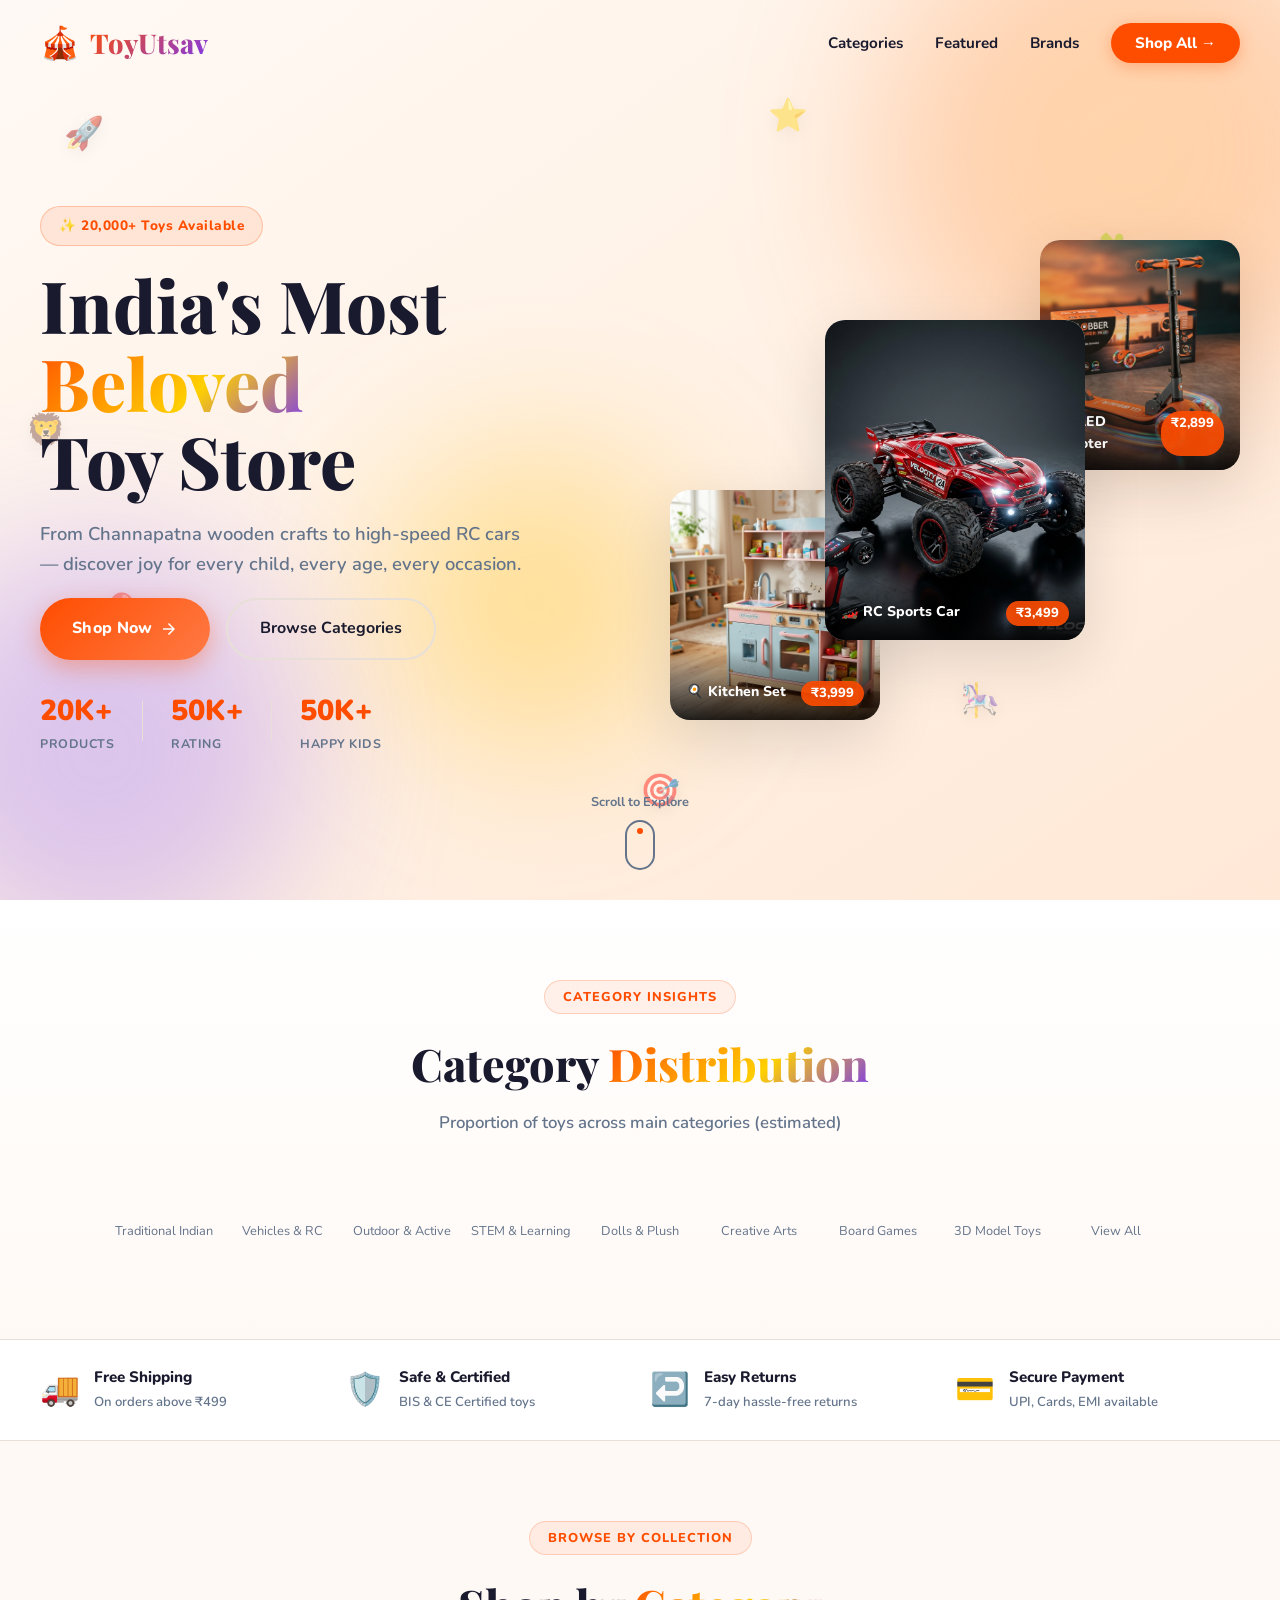
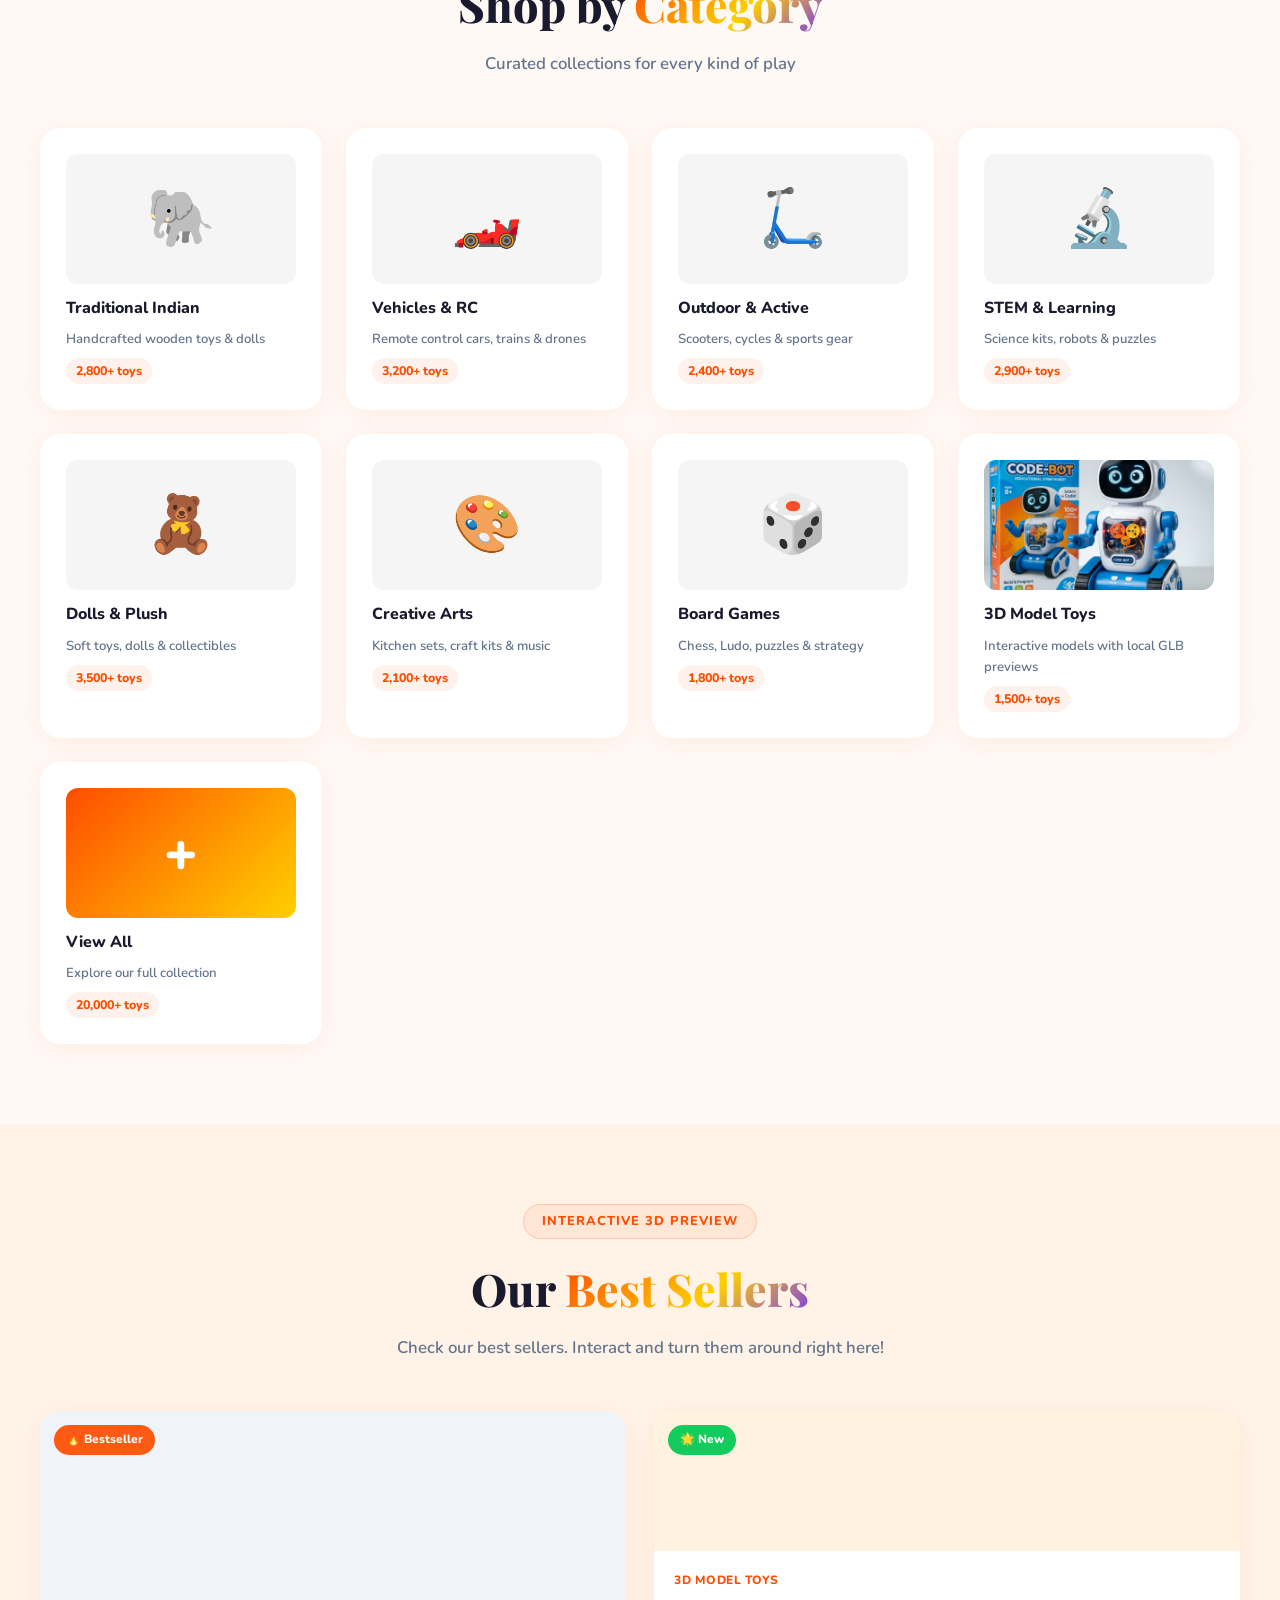
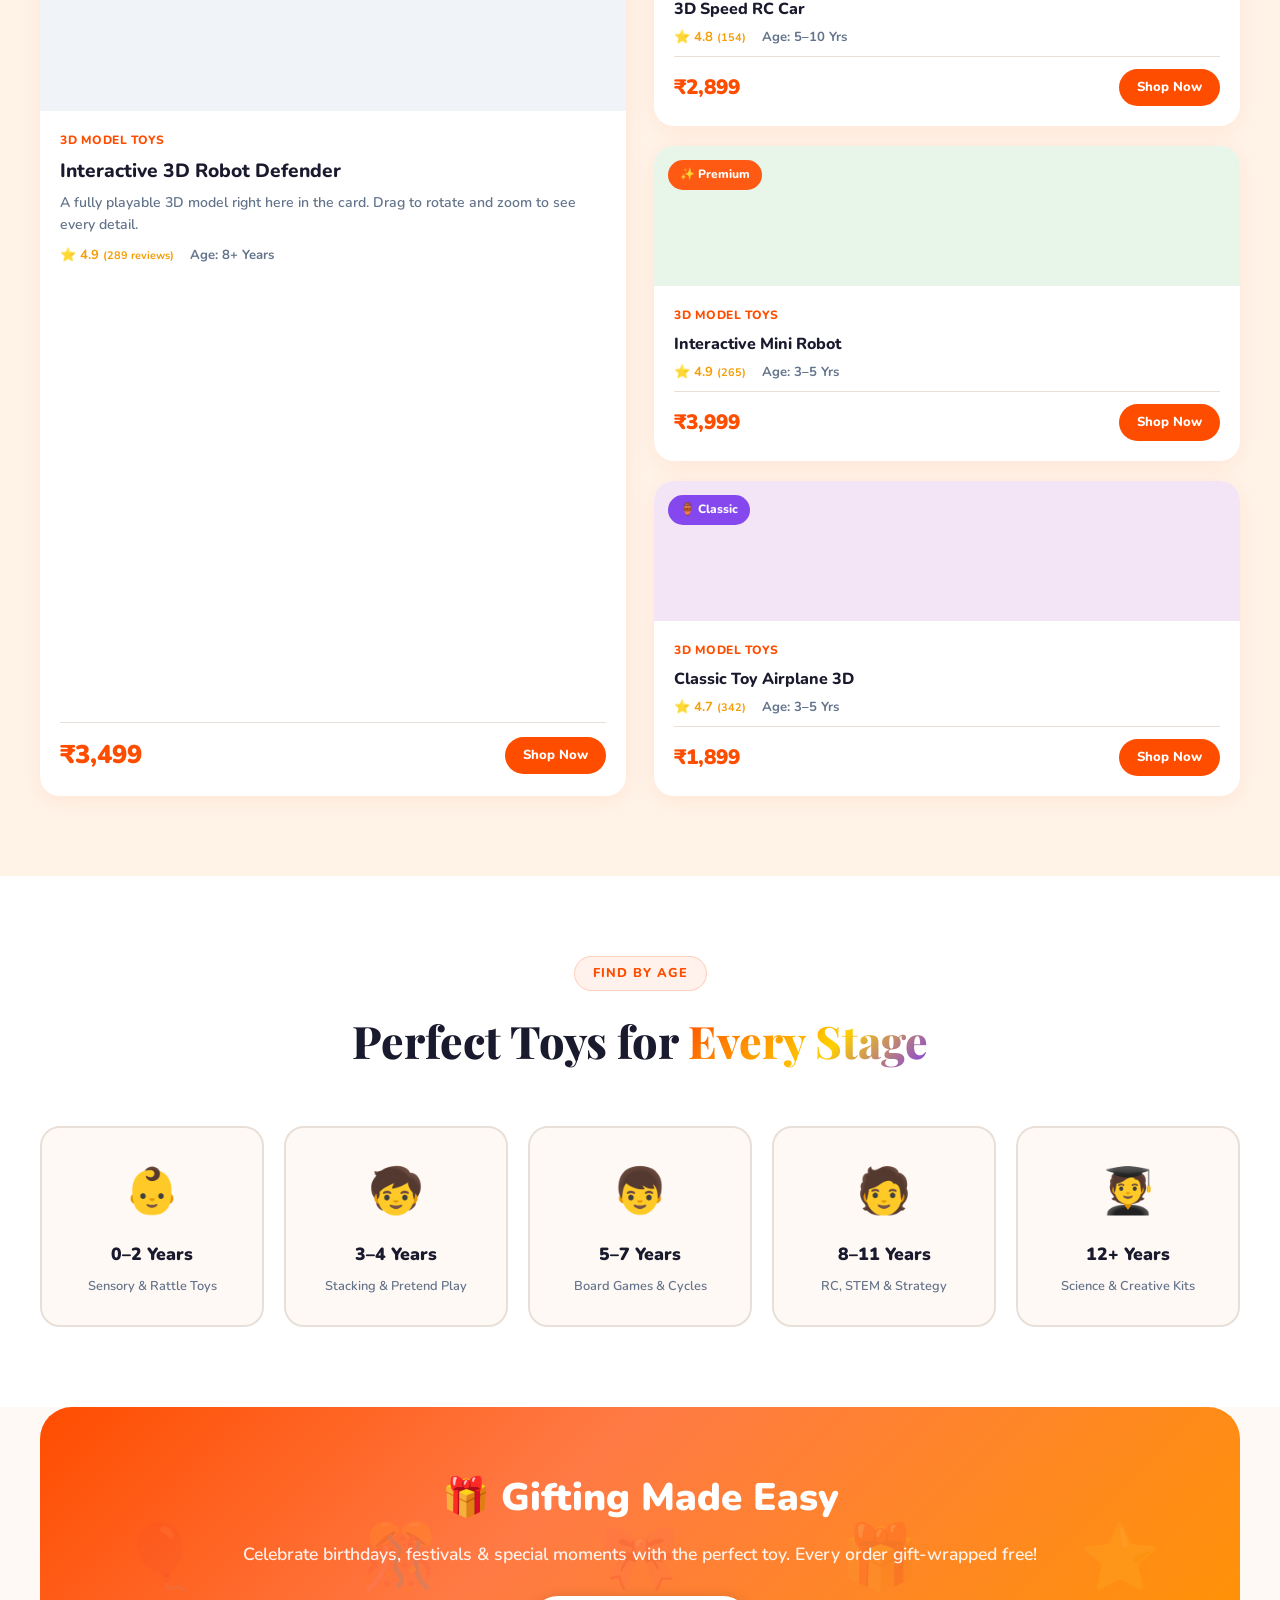
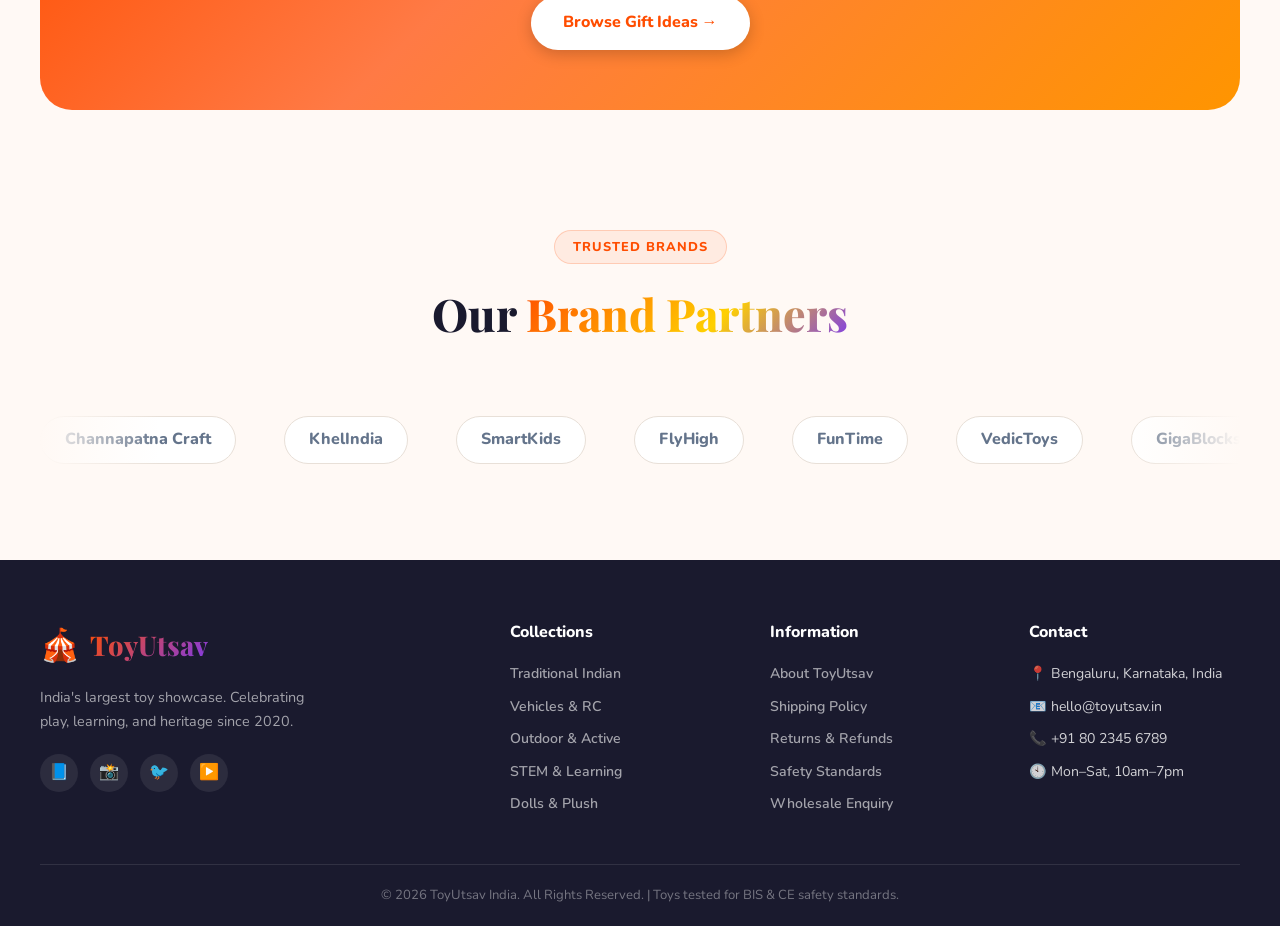
==== index.html @ 0e508ec5 "toyyyss toyyysss" ====
<!DOCTYPE html>
<html lang="en">
<head>
  <meta charset="UTF-8" />
  <meta name="viewport" content="width=device-width, initial-scale=1.0" />
  <title>ToyUtsav — India's Most Loved Toy Store</title>
  <meta name="description" content="Discover India's biggest toy collection at ToyUtsav. From traditional handcrafted wooden toys to modern RC cars and STEM kits. Shop 20,000+ toys." />
  <link rel="preconnect" href="https://fonts.googleapis.com" />
  <link href="https://fonts.googleapis.com/css2?family=Nunito:wght@400;600;700;800;900&family=Playfair+Display:wght@700;800&display=swap" rel="stylesheet" />
  <link rel="stylesheet" href="landing.css" />
</head>
<body>

<!-- ==================== NAVBAR ==================== -->
<nav class="navbar" id="navbar">
  <div class="nav-inner">
    <a href="index.html" class="nav-logo">
      <span class="logo-emoji">🎪</span>
      <span class="logo-name">ToyUtsav</span>
    </a>
    <ul class="nav-links">
      <li><a href="#categories">Categories</a></li>
      <li><a href="#featured">Featured</a></li>
      <li><a href="#brands">Brands</a></li>
      <li><a href="products.html" class="nav-cta">Shop All →</a></li>
    </ul>
  </div>
</nav>

<!-- ==================== HERO ==================== -->
<section class="hero" id="hero">
  <div class="hero-bg-blobs">
    <span class="blob blob1"></span>
    <span class="blob blob2"></span>
    <span class="blob blob3"></span>
  </div>

  <!-- Floating animated toy emojis in hero -->
  <div class="hero-floaters">
    <span class="hf hf1">🚀</span>
    <span class="hf hf2">🧩</span>
    <span class="hf hf3">🎈</span>
    <span class="hf hf4">⭐</span>
    <span class="hf hf5">🎠</span>
    <span class="hf hf6">🦁</span>
    <span class="hf hf7">🎯</span>
    <span class="hf hf8">🌈</span>
  </div>

  <div class="hero-content">
    <div class="hero-text">
      <div class="hero-badge reveal-up">✨ 20,000+ Toys Available</div>
      <h1 class="hero-title reveal-up delay1">
        India's Most <br/>
        <span class="gradient-text">Beloved</span> <br/>
        Toy Store
      </h1>
      <p class="hero-subtitle reveal-up delay2">
        From Channapatna wooden crafts to high-speed RC cars — discover joy for every child, every age, every occasion.
      </p>
      <div class="hero-actions reveal-up delay3">
        <a href="products.html" class="btn-primary">
          <span>Shop Now</span>
          <svg width="18" height="18" viewBox="0 0 24 24" fill="currentColor"><path d="M12 4l-1.41 1.41L16.17 11H4v2h12.17l-5.58 5.59L12 20l8-8z"/></svg>
        </a>
        <a href="#categories" class="btn-outline">Browse Categories</a>
      </div>
      <div class="hero-stats reveal-up delay4">
        <div class="stat"><span class="stat-num">20K+</span><span class="stat-lbl">Products</span></div>
        <div class="stat-divider"></div>
        <div class="stat"><span class="stat-num">4.9★</span><span class="stat-lbl">Rating</span></div>
        <div class="stat-divider"></div>
        <div class="stat"><span class="stat-num">50K+</span><span class="stat-lbl">Happy Kids</span></div>
      </div>
    </div>

    <!-- Floating product photo cards -->
    <div class="hero-cards reveal-right">
      <div class="hero-card card-main">
        <img src="https://rukminim2.flixcart.com/image/312/312/xif0q/remote-control-toy/f/h/b/high-speed-rc-car-rechargeable-remote-control-car-with-led-original-imagynkgwfrgztpb.jpeg?q=70" alt="RC Car" onerror="this.src='assets/rc_car.png'" />
        <div class="card-label">🏎️ RC Sports Car <span>₹3,499</span></div>
      </div>
      <div class="hero-card card-top">
        <img src="https://rukminim2.flixcart.com/image/312/312/xif0q/kids-scooty/v/p/f/scooter-for-kids-kick-scooter-3-wheel-scooter-for-kids-ledwheel-original-imagynkzj5zrgy6z.jpeg?q=70" alt="Scooter" onerror="this.src='assets/kick_scooter.png'" />
        <div class="card-label">🛴 LED Scooter <span>₹2,899</span></div>
      </div>
      <div class="hero-card card-bottom">
        <img src="https://rukminim2.flixcart.com/image/312/312/xif0q/role-play-toy/b/3/l/44-pcs-kitchen-set-toy-for-kids-big-kitchen-set-with-real-water-original-imagunr3z5efckvf.jpeg?q=70" alt="Kitchen Set" onerror="this.src='assets/kitchen_set.png'" />
        <div class="card-label">🍳 Kitchen Set <span>₹3,999</span></div>
      </div>
    </div>
  </div>



  <!-- Scroll indicator -->
  <div class="scroll-indicator">
    <span>Scroll to Explore</span>
    <div class="scroll-dot"></div>
  </div>
</section>

<!-- ==================== CATEGORY DISTRIBUTION (quick visual) ==================== -->
<section class="category-distribution" id="categoryDistribution">
  <div class="section-header reveal-up">
    <span class="section-tag">Category Insights</span>
    <h2>Category <span class="gradient-text">Distribution</span></h2>
    <p>Proportion of toys across main categories (estimated)</p>
  </div>
  <div class="dist-chart" id="distChart" style="display:flex;gap:12px;align-items:end;padding:18px 20px;max-width:1100px;margin:0 auto">
    <!-- bars rendered dynamically -->
  </div>
</section>

<!-- ==================== TRUST BAR ==================== -->
<section class="trust-bar">
  <div class="trust-inner">
    <div class="trust-item reveal-up">
      <span class="ti-icon">🚚</span>
      <div><strong>Free Shipping</strong><small>On orders above ₹499</small></div>
    </div>
    <div class="trust-item reveal-up delay1">
      <span class="ti-icon">🛡️</span>
      <div><strong>Safe & Certified</strong><small>BIS & CE Certified toys</small></div>
    </div>
    <div class="trust-item reveal-up delay2">
      <span class="ti-icon">↩️</span>
      <div><strong>Easy Returns</strong><small>7-day hassle-free returns</small></div>
    </div>
    <div class="trust-item reveal-up delay3">
      <span class="ti-icon">💳</span>
      <div><strong>Secure Payment</strong><small>UPI, Cards, EMI available</small></div>
    </div>
  </div>
</section>

<!-- ==================== CATEGORIES ==================== -->
<section class="categories-section" id="categories">
  <div class="section-header reveal-up">
    <span class="section-tag">Browse by Collection</span>
    <h2>Shop by <span class="gradient-text">Category</span></h2>
    <p>Curated collections for every kind of play</p>
  </div>

  <div class="categories-grid">
    <a href="products.html?cat=Traditional+Indian" class="cat-card cat-1 reveal-up">
      <div class="cat-icon-wrap">
        <img src="https://rukminim2.flixcart.com/image/312/312/xif0q/toy/c/i/k/traditional-wooden-rocking-horse-push-pull-toys-for-babies-kids-original-imagvdkhhg7u3hha.jpeg?q=70" alt="Traditional" onerror="this.style.display='none';this.nextElementSibling.style.display='flex'"/>
        <span class="cat-emoji-fallback" style="display:none">🐘</span>
      </div>
      <h3>Traditional Indian</h3>
      <p>Handcrafted wooden toys & dolls</p>
      <span class="cat-count">2,800+ toys</span>
      <span class="cat-arrow">→</span>
    </a>

    <a href="products.html?cat=Vehicles+%26+RC" class="cat-card cat-2 reveal-up delay1">
      <div class="cat-icon-wrap">
        <img src="https://rukminim2.flixcart.com/image/312/312/xif0q/remote-control-toy/f/h/b/high-speed-rc-car-rechargeable-remote-control-car-with-led-original-imagynkgwfrgztpb.jpeg?q=70" alt="RC Cars" onerror="this.style.display='none';this.nextElementSibling.style.display='flex'"/>
        <span class="cat-emoji-fallback" style="display:none">🏎️</span>
      </div>
      <h3>Vehicles & RC</h3>
      <p>Remote control cars, trains & drones</p>
      <span class="cat-count">3,200+ toys</span>
      <span class="cat-arrow">→</span>
    </a>

    <a href="products.html?cat=Outdoor+%26+Active" class="cat-card cat-3 reveal-up delay2">
      <div class="cat-icon-wrap">
        <img src="https://rukminim2.flixcart.com/image/312/312/xif0q/kids-scooty/v/p/f/scooter-for-kids-kick-scooter-3-wheel-scooter-for-kids-ledwheel-original-imagynkzj5zrgy6z.jpeg?q=70" alt="Scooter" onerror="this.style.display='none';this.nextElementSibling.style.display='flex'"/>
        <span class="cat-emoji-fallback" style="display:none">🛴</span>
      </div>
      <h3>Outdoor & Active</h3>
      <p>Scooters, cycles & sports gear</p>
      <span class="cat-count">2,400+ toys</span>
      <span class="cat-arrow">→</span>
    </a>

    <a href="products.html?cat=STEM+%26+Learning" class="cat-card cat-4 reveal-up delay3">
      <div class="cat-icon-wrap">
        <img src="https://rukminim2.flixcart.com/image/312/312/xif0q/building-block/c/l/0/100-pcs-building-blocks-stem-toys-learning-educational-toy-for-original-imagvdkh5wg3pzuh.jpeg?q=70" alt="STEM" onerror="this.style.display='none';this.nextElementSibling.style.display='flex'"/>
        <span class="cat-emoji-fallback" style="display:none">🔬</span>
      </div>
      <h3>STEM & Learning</h3>
      <p>Science kits, robots & puzzles</p>
      <span class="cat-count">2,900+ toys</span>
      <span class="cat-arrow">→</span>
    </a>

    <a href="products.html?cat=Dolls+%26+Plush" class="cat-card cat-5 reveal-up delay1">
      <div class="cat-icon-wrap">
        <img src="https://rukminim2.flixcart.com/image/312/312/xif0q/stuffed-toy/b/c/c/teddy-bear-soft-toy-lovable-and-cute-soft-toy-for-kids-girls-original-imagvdkh7fzk2qgf.jpeg?q=70" alt="Plush" onerror="this.style.display='none';this.nextElementSibling.style.display='flex'"/>
        <span class="cat-emoji-fallback" style="display:none">🧸</span>
      </div>
      <h3>Dolls & Plush</h3>
      <p>Soft toys, dolls & collectibles</p>
      <span class="cat-count">3,500+ toys</span>
      <span class="cat-arrow">→</span>
    </a>

    <a href="products.html?cat=Creative+Arts" class="cat-card cat-6 reveal-up delay2">
      <div class="cat-icon-wrap">
        <img src="https://rukminim2.flixcart.com/image/312/312/xif0q/role-play-toy/b/3/l/44-pcs-kitchen-set-toy-for-kids-big-kitchen-set-with-real-water-original-imagunr3z5efckvf.jpeg?q=70" alt="Arts" onerror="this.style.display='none';this.nextElementSibling.style.display='flex'"/>
        <span class="cat-emoji-fallback" style="display:none">🎨</span>
      </div>
      <h3>Creative Arts</h3>
      <p>Kitchen sets, craft kits & music</p>
      <span class="cat-count">2,100+ toys</span>
      <span class="cat-arrow">→</span>
    </a>

    <a href="products.html?cat=Board+Games" class="cat-card cat-7 reveal-up delay3">
      <div class="cat-icon-wrap">
        <img src="https://rukminim2.flixcart.com/image/312/312/xif0q/board-game/t/7/x/chess-set-standard-chess-set-with-wooden-chess-board-original-imagvdkhhkwugqhg.jpeg?q=70" alt="Board" onerror="this.style.display='none';this.nextElementSibling.style.display='flex'"/>
        <span class="cat-emoji-fallback" style="display:none">🎲</span>
      </div>
      <h3>Board Games</h3>
      <p>Chess, Ludo, puzzles & strategy</p>
      <span class="cat-count">1,800+ toys</span>
      <span class="cat-arrow">→</span>
    </a>

    <a href="products.html?cat=3D+Model+Toys" class="cat-card cat-8 reveal-up delay4">
      <div class="cat-icon-wrap">
        <img src="assets/stem_robot.png" alt="3D Model Toys" onerror="this.style.display='none';this.nextElementSibling.style.display='flex'"/>
        <span class="cat-emoji-fallback" style="display:none">🧊</span>
      </div>
      <h3>3D Model Toys</h3>
      <p>Interactive models with local GLB previews</p>
      <span class="cat-count">1,500+ toys</span>
      <span class="cat-arrow">→</span>
    </a>

    <a href="products.html" class="cat-card cat-all reveal-up delay4">
      <div class="cat-icon-wrap all-icon">
        <span>+</span>
      </div>
      <h3>View All</h3>
      <p>Explore our full collection</p>
      <span class="cat-count">20,000+ toys</span>
      <span class="cat-arrow">→</span>
    </a>
  </div>
</section>

<!-- ==================== FEATURED PRODUCTS ==================== -->
<section class="featured-section" id="featured">
  <div class="section-header reveal-up">
    <span class="section-tag">Interactive 3D Preview</span>
    <h2>Our <span class="gradient-text">Best Sellers</span></h2>
    <p>Check our best sellers. Interact and turn them around right here!</p>
  </div>

  <div class="featured-grid">

    <!-- Big featured card -->
    <div class="featured-card big-card reveal-left">
      <div class="feat-img-wrap" style="background:#f0f4f8;">
        <model-viewer src="3d/Copilot3D-ea266e16-8976-4e77-9f32-0f6d354b5ca9.glb" alt="3D Model" camera-controls auto-rotate shadow-intensity="1" style="width:100%;height:100%;"></model-viewer>
        <div class="feat-badge">🔥 Bestseller</div>
      </div>
      <div class="feat-info">
        <span class="feat-cat">3D Model Toys</span>
        <h3>Interactive 3D Robot Defender</h3>
        <p>A fully playable 3D model right here in the card. Drag to rotate and zoom to see every detail.</p>
        <div class="feat-meta">
          <div class="feat-rating">⭐ 4.9 <small>(289 reviews)</small></div>
          <div class="feat-age">Age: 8+ Years</div>
        </div>
        <div class="feat-price-row">
          <div class="feat-price">₹3,499</div>
          <a href="products.html" class="btn-primary-sm">Shop Now</a>
        </div>
      </div>
    </div>

    <!-- Vertical stack of 3 -->
    <div class="featured-stack">

      <div class="featured-card sm-card reveal-right">
        <div class="feat-img-wrap" style="background:#fff3e0;">
          <model-viewer src="3d/Copilot3D-bb56c427-cf5d-4b45-9d83-dd5177b5f9b5.glb" alt="3D Model" camera-controls auto-rotate shadow-intensity="1" style="width:100%;height:100%;"></model-viewer>
          <div class="feat-badge new-badge">🌟 New</div>
        </div>
        <div class="feat-info">
          <span class="feat-cat">3D Model Toys</span>
          <h3>3D Speed RC Car</h3>
          <div class="feat-meta">
            <div class="feat-rating">⭐ 4.8 <small>(154)</small></div>
            <div class="feat-age">Age: 5–10 Yrs</div>
          </div>
          <div class="feat-price-row">
            <div class="feat-price">₹2,899</div>
            <a href="products.html" class="btn-primary-sm">Shop Now</a>
          </div>
        </div>
      </div>

      <div class="featured-card sm-card reveal-right delay2">
        <div class="feat-img-wrap" style="background:#e8f5e9;">
          <model-viewer src="3d/Copilot3D-ba97fa7d-7e13-4797-8325-8b635ebf5a40.glb" alt="3D Model" camera-controls auto-rotate shadow-intensity="1" style="width:100%;height:100%;"></model-viewer>
          <div class="feat-badge">✨ Premium</div>
        </div>
        <div class="feat-info">
          <span class="feat-cat">3D Model Toys</span>
          <h3>Interactive Mini Robot</h3>
          <div class="feat-meta">
            <div class="feat-rating">⭐ 4.9 <small>(265)</small></div>
            <div class="feat-age">Age: 3–5 Yrs</div>
          </div>
          <div class="feat-price-row">
            <div class="feat-price">₹3,999</div>
            <a href="products.html" class="btn-primary-sm">Shop Now</a>
          </div>
        </div>
      </div>

      <div class="featured-card sm-card reveal-right delay3">
        <div class="feat-img-wrap" style="background:#f3e5f5;">
          <model-viewer src="3d/Copilot3D-a988a5ff-11cf-48e2-959f-9144b183cdef.glb" alt="3D Model" camera-controls auto-rotate shadow-intensity="1" style="width:100%;height:100%;"></model-viewer>
          <div class="feat-badge heritage-badge">🏺 Classic</div>
        </div>
        <div class="feat-info">
          <span class="feat-cat">3D Model Toys</span>
          <h3>Classic Toy Airplane 3D</h3>
          <div class="feat-meta">
            <div class="feat-rating">⭐ 4.7 <small>(342)</small></div>
            <div class="feat-age">Age: 3–5 Yrs</div>
          </div>
          <div class="feat-price-row">
            <div class="feat-price">₹1,899</div>
            <a href="products.html" class="btn-primary-sm">Shop Now</a>
          </div>
        </div>
      </div>

    </div><!-- /featured-stack -->
  </div><!-- /featured-grid -->
</section>

<!-- Animated scrolling toy car container -->
<div class="scroll-anim-car" id="scrollCarAnim">
  <span style="font-size: 5rem;">🏎️</span>
  <div class="speed-lines"></div>
</div>

<!-- ==================== AGE GUIDE STRIP ==================== -->
<section class="age-strip">
  <div class="section-header reveal-up">
    <span class="section-tag">Find by Age</span>
    <h2>Perfect Toys for <span class="gradient-text">Every Stage</span></h2>
  </div>
  <div class="age-cards">
    <a href="products.html?age=0-2+Years" class="age-card reveal-up">
      <span class="age-emoji">👶</span>
      <strong>0–2 Years</strong>
      <small>Sensory & Rattle Toys</small>
    </a>
    <a href="products.html?age=3-4+Years" class="age-card reveal-up delay1">
      <span class="age-emoji">🧒</span>
      <strong>3–4 Years</strong>
      <small>Stacking & Pretend Play</small>
    </a>
    <a href="products.html?age=5-7+Years" class="age-card reveal-up delay2">
      <span class="age-emoji">👦</span>
      <strong>5–7 Years</strong>
      <small>Board Games & Cycles</small>
    </a>
    <a href="products.html?age=8-11+Years" class="age-card reveal-up delay3">
      <span class="age-emoji">🧑</span>
      <strong>8–11 Years</strong>
      <small>RC, STEM & Strategy</small>
    </a>
    <a href="products.html?age=12%2B+Years" class="age-card reveal-up delay4">
      <span class="age-emoji">🧑‍🎓</span>
      <strong>12+ Years</strong>
      <small>Science & Creative Kits</small>
    </a>
  </div>
</section>

<!-- ==================== PARALLAX BANNER ==================== -->
<section class="parallax-banner reveal-up">
  <div class="pb-content">
    <h2>🎁 Gifting Made Easy</h2>
    <p>Celebrate birthdays, festivals & special moments with the perfect toy. Every order gift-wrapped free!</p>
    <a href="products.html" class="btn-white">Browse Gift Ideas →</a>
  </div>
  <div class="pb-floaters">
    <span>🎈</span><span>🎊</span><span>🎀</span><span>🎁</span><span>⭐</span>
  </div>
</section>

<!-- ==================== BRANDS ==================== -->
<section class="brands-section" id="brands">
  <div class="section-header reveal-up">
    <span class="section-tag">Trusted Brands</span>
    <h2>Our <span class="gradient-text">Brand Partners</span></h2>
  </div>
  <div class="brands-marquee">
    <div class="marquee-track">
      <span>Channapatna Craft</span>
      <span>KhelIndia</span>
      <span>SmartKids</span>
      <span>FlyHigh</span>
      <span>FunTime</span>
      <span>VedicToys</span>
      <span>GigaBlocks</span>
      <span>ElectroBot</span>
      <span>Kondapalli Art</span>
      <span>ToyUtsav Originals</span>
      <!-- duplicated for loop -->
      <span>Channapatna Craft</span>
      <span>KhelIndia</span>
      <span>SmartKids</span>
      <span>FlyHigh</span>
      <span>FunTime</span>
      <span>VedicToys</span>
      <span>GigaBlocks</span>
      <span>ElectroBot</span>
      <span>Kondapalli Art</span>
      <span>ToyUtsav Originals</span>
    </div>
  </div>
</section>

<!-- ==================== FOOTER ==================== -->
<footer class="footer">
  <div class="footer-inner">
    <div class="footer-col brand-col">
      <a href="index.html" class="nav-logo">
        <span class="logo-emoji">🎪</span>
        <span class="logo-name">ToyUtsav</span>
      </a>
      <p>India's largest toy showcase. Celebrating play, learning, and heritage since 2020.</p>
      <div class="footer-socials">
        <a href="#">📘</a><a href="#">📸</a><a href="#">🐦</a><a href="#">▶️</a>
      </div>
    </div>
    <div class="footer-col">
      <h4>Collections</h4>
      <ul>
        <li><a href="products.html?cat=Traditional+Indian">Traditional Indian</a></li>
        <li><a href="products.html?cat=Vehicles+%26+RC">Vehicles & RC</a></li>
        <li><a href="products.html?cat=Outdoor+%26+Active">Outdoor & Active</a></li>
        <li><a href="products.html?cat=STEM+%26+Learning">STEM & Learning</a></li>
        <li><a href="products.html?cat=Dolls+%26+Plush">Dolls & Plush</a></li>
      </ul>
    </div>
    <div class="footer-col">
      <h4>Information</h4>
      <ul>
        <li><a href="#">About ToyUtsav</a></li>
        <li><a href="#">Shipping Policy</a></li>
        <li><a href="#">Returns & Refunds</a></li>
        <li><a href="#">Safety Standards</a></li>
        <li><a href="#">Wholesale Enquiry</a></li>
      </ul>
    </div>
    <div class="footer-col">
      <h4>Contact</h4>
      <ul>
        <li>📍 Bengaluru, Karnataka, India</li>
        <li>📧 hello@toyutsav.in</li>
        <li>📞 +91 80 2345 6789</li>
        <li>🕙 Mon–Sat, 10am–7pm</li>
      </ul>
    </div>
  </div>
  <div class="footer-bottom">
    <p>© 2026 ToyUtsav India. All Rights Reserved. | Toys tested for BIS & CE safety standards.</p>
  </div>
</footer>

<script type="module" src="https://ajax.googleapis.com/ajax/libs/model-viewer/3.3.0/model-viewer.min.js"></script>
<script src="https://cdnjs.cloudflare.com/ajax/libs/gsap/3.12.2/gsap.min.js"></script>
<script src="https://cdnjs.cloudflare.com/ajax/libs/gsap/3.12.2/ScrollTrigger.min.js"></script>
<script src="landing.js"></script>
</body>
</html>
---- landing.css ----
/* ===== landing.css — Full Landing Page Stylesheet ===== */

@import url('https://fonts.googleapis.com/css2?family=Nunito:wght@400;600;700;800;900&family=Playfair+Display:wght@700;800&display=swap');

:root {
  --primary: #ff4d00;
  --primary-light: #ff7a45;
  --primary-dark: #cc3a00;
  --secondary: #ffd000;
  --accent: #7c3aed;
  --bg: #fff9f5;
  --bg-dark: #1a0a00;
  --card-bg: #ffffff;
  --text: #1a1a2e;
  --text-light: #64748b;
  --border: #e8e0d8;
  --shadow: 0 4px 24px rgba(255, 77, 0, 0.08);
  --shadow-hover: 0 12px 40px rgba(255, 77, 0, 0.2);
  --radius: 20px;
  --radius-sm: 12px;
  --font: 'Nunito', sans-serif;
  --font-display: 'Playfair Display', serif;
  --transition: 0.45s cubic-bezier(0.25, 1, 0.3, 1);
}

*, *::before, *::after { box-sizing: border-box; margin: 0; padding: 0; }

html { scroll-behavior: smooth; }

body {
  font-family: var(--font);
  background-color: var(--bg);
  color: var(--text);
  overflow-x: hidden;
  line-height: 1.6;
}

.gradient-text {
  background: linear-gradient(135deg, var(--primary) 0%, var(--secondary) 60%, var(--accent) 100%);
  -webkit-background-clip: text;
  -webkit-text-fill-color: transparent;
  background-clip: text;
}

/* ===== NAVBAR ===== */
.navbar {
  position: fixed;
  top: 0; left: 0; right: 0;
  z-index: 200;
  padding: 18px 40px;
  display: flex;
  align-items: center;
  transition: background 0.3s ease, box-shadow 0.3s ease, padding 0.3s ease;
}

.navbar.scrolled {
  background: rgba(255, 249, 245, 0.95);
  backdrop-filter: blur(16px);
  box-shadow: 0 2px 20px rgba(255, 77, 0, 0.1);
  padding: 12px 40px;
}

.nav-inner {
  max-width: 1300px;
  width: 100%;
  margin: 0 auto;
  display: flex;
  align-items: center;
  justify-content: space-between;
}

.nav-logo {
  display: flex;
  align-items: center;
  gap: 10px;
  text-decoration: none;
}

.logo-emoji { font-size: 2rem; animation: spin-slow 8s linear infinite; }
@keyframes spin-slow { to { transform: rotate(360deg); } }

.logo-name {
  font-family: var(--font-display);
  font-size: 1.7rem;
  font-weight: 800;
  background: linear-gradient(135deg, var(--primary), var(--accent));
  -webkit-background-clip: text;
  -webkit-text-fill-color: transparent;
  background-clip: text;
}

.nav-links {
  display: flex;
  align-items: center;
  gap: 32px;
  list-style: none;
}

.nav-links a {
  text-decoration: none;
  color: var(--text);
  font-weight: 700;
  font-size: 0.95rem;
  transition: color 0.2s;
}

.nav-links a:hover { color: var(--primary); }

.nav-cta {
  background: var(--primary) !important;
  color: white !important;
  padding: 10px 24px;
  border-radius: 50px;
  font-weight: 800 !important;
  transition: var(--transition) !important;
  box-shadow: 0 4px 16px rgba(255, 77, 0, 0.3);
}
.nav-cta:hover {
  background: var(--primary-dark) !important;
  transform: translateY(-2px);
  box-shadow: 0 8px 24px rgba(255, 77, 0, 0.4);
}

/* ===== HERO ===== */
.hero {
  min-height: 100vh;
  position: relative;
  display: flex;
  align-items: center;
  justify-content: center;
  overflow: hidden;
  padding: 120px 40px 60px;
  background: linear-gradient(145deg, #fff9f5 0%, #fff3e8 40%, #ffe8d6 100%);
}

/* ===== HERO 3D CANVAS ===== */
.hero-3d-canvas, #hero3d {
  position: absolute;
  left: 0;
  right: 0;
  top: 60px;
  height: 420px;
  z-index: 1;
  pointer-events: none;
}

#hero3d canvas {
  width: 100% !important;
  height: 100% !important;
  display: block;
}

/* Keep hero content above the 3D canvas */
.hero-content { z-index: 2; }

/* ===== CATEGORY DISTRIBUTION CHART ===== */
.category-distribution { background: linear-gradient(180deg, #fff, #fff9f5); }
#distChart {
  max-width: 1100px;
  margin: 0 auto;
  display: flex;
  gap: 14px;
  align-items: end;
  padding: 22px 18px;
}
#distChart > div {
  flex: 1 1 0;
  display: flex;
  flex-direction: column;
  align-items: center;
  gap: 8px;
}
#distChart > div > div {
  width: 100%;
  min-height: 6%;
  border-radius: 8px 8px 4px 4px;
  background: linear-gradient(180deg,#7c3aed,#00c853);
  box-shadow: 0 8px 20px rgba(124,58,237,0.12);
  transition: height 900ms cubic-bezier(.2,.9,.2,1), transform 500ms ease;
}
#distChart > div small {
  font-size: 0.82rem;
  color: var(--text-light);
  text-align: center;
  display: block;
  width: 100%;
}

@media (max-width: 900px) {
  .hero-3d-canvas, #hero3d { height: 240px; top: 40px; }
  #distChart { gap: 8px; }
}

.hero-bg-blobs {
  position: absolute;
  inset: 0;
  pointer-events: none;
  z-index: 0;
}

.blob {
  position: absolute;
  border-radius: 50%;
  filter: blur(80px);
  opacity: 0.35;
}

.blob1 {
  width: 500px; height: 500px;
  background: radial-gradient(circle, #ffb347, #ff6b35);
  top: -100px; right: -100px;
  animation: float1 8s ease-in-out infinite;
}

.blob2 {
  width: 400px; height: 400px;
  background: radial-gradient(circle, #a78bfa, #7c3aed);
  bottom: -50px; left: -100px;
  animation: float2 10s ease-in-out infinite;
}

.blob3 {
  width: 300px; height: 300px;
  background: radial-gradient(circle, #ffd700, #ff9900);
  top: 50%; left: 30%;
  animation: float3 12s ease-in-out infinite;
}

@keyframes float1 {
  0%, 100% { transform: translate(0, 0) scale(1); }
  50% { transform: translate(-30px, 30px) scale(1.05); }
}
@keyframes float2 {
  0%, 100% { transform: translate(0, 0) rotate(0deg); }
  50% { transform: translate(20px, -20px) rotate(10deg); }
}
@keyframes float3 {
  0%, 100% { transform: translate(0, 0); }
  33% { transform: translate(15px, 20px); }
  66% { transform: translate(-15px, 10px); }
}

/* Floating hero emoji decorators */
.hero-floaters { position: absolute; inset: 0; pointer-events: none; z-index: 0; }

.hf {
  position: absolute;
  font-size: 2rem;
  opacity: 0.5;
  animation: hf-float 6s ease-in-out infinite;
  filter: drop-shadow(0 4px 8px rgba(0,0,0,0.1));
}

.hf1 { top: 12%; left: 5%; animation-delay: 0s; animation-duration: 7s; }
.hf2 { top: 25%; left: 85%; animation-delay: 1s; animation-duration: 9s; }
.hf3 { top: 65%; left: 8%; animation-delay: 2s; animation-duration: 6s; }
.hf4 { top: 10%; left: 60%; animation-delay: 0.5s; animation-duration: 8s; }
.hf5 { top: 75%; left: 75%; animation-delay: 1.5s; animation-duration: 7.5s; }
.hf6 { top: 45%; left: 2%; animation-delay: 3s; animation-duration: 9s; }
.hf7 { top: 85%; left: 50%; animation-delay: 0.8s; animation-duration: 6.5s; }
.hf8 { top: 35%; left: 92%; animation-delay: 2.2s; animation-duration: 8s; }

@keyframes hf-float {
  0%, 100% { transform: translateY(0) rotate(0deg); }
  25% { transform: translateY(-15px) rotate(5deg); }
  75% { transform: translateY(10px) rotate(-5deg); }
}

.hero-content {
  max-width: 1300px;
  width: 100%;
  margin: 0 auto;
  display: grid;
  grid-template-columns: 1fr 1fr;
  gap: 60px;
  align-items: center;
  position: relative;
  z-index: 1;
}

.hero-text { display: flex; flex-direction: column; gap: 20px; }

.hero-badge {
  display: inline-flex;
  align-items: center;
  gap: 6px;
  background: rgba(255, 77, 0, 0.1);
  border: 1px solid rgba(255, 77, 0, 0.25);
  color: var(--primary);
  font-weight: 800;
  font-size: 0.85rem;
  padding: 8px 18px;
  border-radius: 50px;
  width: fit-content;
  letter-spacing: 0.5px;
}

.hero-title {
  font-family: var(--font-display);
  font-size: 4.5rem;
  font-weight: 800;
  line-height: 1.08;
  color: var(--text);
}

.hero-subtitle {
  font-size: 1.15rem;
  color: var(--text-light);
  max-width: 500px;
  font-weight: 600;
}

.hero-actions {
  display: flex;
  gap: 16px;
  flex-wrap: wrap;
}

.btn-primary {
  display: inline-flex;
  align-items: center;
  gap: 8px;
  background: linear-gradient(135deg, var(--primary) 0%, var(--primary-light) 100%);
  color: white;
  font-family: var(--font);
  font-weight: 800;
  font-size: 1rem;
  padding: 16px 32px;
  border-radius: 50px;
  text-decoration: none;
  border: none;
  cursor: pointer;
  box-shadow: 0 8px 24px rgba(255, 77, 0, 0.35);
  transition: var(--transition);
  letter-spacing: 0.3px;
}

.btn-primary:hover {
  transform: translateY(-3px);
  box-shadow: 0 12px 32px rgba(255, 77, 0, 0.5);
}

.btn-primary svg { transition: transform 0.2s; }
.btn-primary:hover svg { transform: translateX(4px); }

.btn-outline {
  display: inline-flex;
  align-items: center;
  gap: 8px;
  background: transparent;
  color: var(--text);
  font-family: var(--font);
  font-weight: 700;
  font-size: 1rem;
  padding: 16px 32px;
  border-radius: 50px;
  text-decoration: none;
  border: 2px solid var(--border);
  cursor: pointer;
  transition: var(--transition);
}

.btn-outline:hover {
  border-color: var(--primary);
  color: var(--primary);
  background: rgba(255, 77, 0, 0.04);
}

.hero-stats {
  display: flex;
  align-items: center;
  gap: 28px;
  padding-top: 8px;
}

.stat { display: flex; flex-direction: column; }
.stat-num { font-size: 1.8rem; font-weight: 900; color: var(--primary); }
.stat-lbl { font-size: 0.78rem; font-weight: 700; color: var(--text-light); text-transform: uppercase; letter-spacing: 0.5px; }
.stat-divider { width: 1px; height: 40px; background: var(--border); }

/* Hero floating product cards */
.hero-cards {
  position: relative;
  height: 480px;
  display: flex;
  align-items: center;
  justify-content: center;
}

.hero-card {
  position: absolute;
  background: white;
  border-radius: var(--radius);
  overflow: hidden;
  box-shadow: 0 20px 60px rgba(0,0,0,0.12);
  transition: var(--transition);
  cursor: pointer;
}

.hero-card:hover { transform: scale(1.04) translateY(-6px); box-shadow: var(--shadow-hover); }

.hero-card img {
  width: 100%;
  height: 100%;
  object-fit: cover;
  display: block;
}

.card-label {
  position: absolute;
  bottom: 0; left: 0; right: 0;
  background: linear-gradient(to top, rgba(0,0,0,0.85), transparent);
  color: white;
  padding: 30px 16px 14px;
  font-size: 0.88rem;
  font-weight: 800;
  display: flex;
  justify-content: space-between;
}

.card-label span {
  background: rgba(255,77,0,0.9);
  padding: 2px 10px;
  border-radius: 20px;
  font-size: 0.82rem;
}

.card-main {
  width: 260px; height: 320px;
  z-index: 3;
  animation: card-float1 5s ease-in-out infinite;
}

.card-top {
  width: 200px; height: 230px;
  top: 0; right: 0;
  z-index: 2;
  animation: card-float2 6s ease-in-out infinite;
}

.card-bottom {
  width: 210px; height: 230px;
  bottom: 0; left: 0;
  z-index: 2;
  animation: card-float3 7s ease-in-out infinite;
}

@keyframes card-float1 {
  0%, 100% { transform: translateY(0) rotate(-2deg); }
  50% { transform: translateY(-15px) rotate(-1deg); }
}
@keyframes card-float2 {
  0%, 100% { transform: translateY(0) rotate(3deg); }
  50% { transform: translateY(-10px) rotate(4deg); }
}
@keyframes card-float3 {
  0%, 100% { transform: translateY(0) rotate(-3deg); }
  50% { transform: translateY(-12px) rotate(-2deg); }
}

/* Scroll indicator */
.scroll-indicator {
  position: absolute;
  bottom: 30px;
  left: 50%;
  transform: translateX(-50%);
  display: flex;
  flex-direction: column;
  align-items: center;
  gap: 8px;
  font-size: 0.8rem;
  font-weight: 700;
  color: var(--text-light);
  z-index: 5;
  animation: fade-in-up 1.5s ease forwards;
  animation-delay: 2s;
  opacity: 0;
}

@keyframes fade-in-up {
  to { opacity: 1; transform: translateX(-50%) translateY(0); }
}

.scroll-dot {
  width: 30px; height: 50px;
  border: 2px solid var(--text-light);
  border-radius: 15px;
  position: relative;
}

.scroll-dot::after {
  content: '';
  position: absolute;
  top: 6px; left: 50%; transform: translateX(-50%);
  width: 6px; height: 6px;
  background: var(--primary);
  border-radius: 50%;
  animation: scroll-dot 2s ease-in-out infinite;
}

@keyframes scroll-dot {
  0% { top: 6px; opacity: 1; }
  100% { top: 32px; opacity: 0; }
}

/* ===== TRUST BAR ===== */
.trust-bar {
  background: white;
  border-top: 1px solid var(--border);
  border-bottom: 1px solid var(--border);
  padding: 24px 40px;
}

.trust-inner {
  max-width: 1300px;
  margin: 0 auto;
  display: grid;
  grid-template-columns: repeat(4, 1fr);
  gap: 20px;
}

.trust-item {
  display: flex;
  align-items: center;
  gap: 14px;
}

.ti-icon { font-size: 2rem; }

.trust-item strong { font-size: 0.95rem; font-weight: 800; display: block; }
.trust-item small { font-size: 0.82rem; color: var(--text-light); font-weight: 600; }

/* ===== SECTIONS SHARED ===== */
section { padding: 80px 40px; }

.section-header {
  text-align: center;
  margin-bottom: 50px;
}

.section-tag {
  display: inline-block;
  background: rgba(255, 77, 0, 0.08);
  color: var(--primary);
  border: 1px solid rgba(255, 77, 0, 0.2);
  font-size: 0.8rem;
  font-weight: 800;
  letter-spacing: 1px;
  text-transform: uppercase;
  padding: 6px 18px;
  border-radius: 50px;
  margin-bottom: 14px;
}

.section-header h2 {
  font-family: var(--font-display);
  font-size: 2.8rem;
  font-weight: 800;
  margin-bottom: 10px;
  color: var(--text);
}

.section-header p {
  font-size: 1.05rem;
  color: var(--text-light);
  font-weight: 600;
}

/* ===== CATEGORIES GRID ===== */
.categories-section { background: var(--bg); }

.categories-grid {
  max-width: 1300px;
  margin: 0 auto;
  display: grid;
  grid-template-columns: repeat(4, 1fr);
  gap: 24px;
}

.cat-card {
  background: white;
  border-radius: var(--radius);
  padding: 24px;
  text-decoration: none;
  color: var(--text);
  border: 2px solid transparent;
  box-shadow: var(--shadow);
  transition: var(--transition);
  display: flex;
  flex-direction: column;
  gap: 8px;
  position: relative;
  overflow: hidden;
}

.cat-card::before {
  content: '';
  position: absolute;
  top: 0; left: 0; right: 0;
  height: 4px;
  transition: height 0.3s ease;
  opacity: 0;
}

.cat-1::before { background: linear-gradient(90deg, #ff6b35, #ff9500); }
.cat-2::before { background: linear-gradient(90deg, #0099ff, #00d4ff); }
.cat-3::before { background: linear-gradient(90deg, #00c853, #69f0ae); }
.cat-4::before { background: linear-gradient(90deg, #7c3aed, #a78bfa); }
.cat-5::before { background: linear-gradient(90deg, #ff4081, #ff80ab); }
.cat-6::before { background: linear-gradient(90deg, #ff9800, #ffd740); }
.cat-7::before { background: linear-gradient(90deg, #009688, #4db6ac); }
.cat-8::before { background: linear-gradient(90deg, #5b6bff, #78a8ff); }
.cat-all::before { background: linear-gradient(90deg, var(--primary), var(--secondary)); }

.cat-card:hover {
  transform: translateY(-8px);
  box-shadow: var(--shadow-hover);
  border-color: rgba(255, 77, 0, 0.15);
}

.cat-card:hover::before { opacity: 1; height: 5px; }

.cat-icon-wrap {
  width: 100%;
  height: 130px;
  border-radius: var(--radius-sm);
  overflow: hidden;
  margin-bottom: 4px;
  background: #f5f5f5;
  display: flex;
  align-items: center;
  justify-content: center;
}

.cat-icon-wrap img {
  width: 100%;
  height: 100%;
  object-fit: cover;
  transition: transform 0.4s ease;
}

/* ===== SCROLL ANIMATED TOY CAR ===== */
.scroll-anim-car {
  position: fixed;
  top: 40%;
  left: -150px;
  z-index: 900;
  pointer-events: none;
  filter: drop-shadow(0 10px 20px rgba(0,0,0,0.2));
  transform: translateX(0);
}

.speed-lines {
  position: absolute;
  top: 50%;
  right: 100%;
  width: 60px;
  height: 20px;
  transform: translateY(-50%);
  background: repeating-linear-gradient(90deg, transparent, transparent 10px, rgba(255, 77, 0, 0.4) 10px, rgba(255, 77, 0, 0.4) 20px);
  animation: speed 0.2s linear infinite;
  opacity: 0;
  transition: opacity 0.3s;
}

.scroll-anim-car.moving .speed-lines {
  opacity: 1;
}

@keyframes speed {
  from { background-position: 0 0; }
  to { background-position: -20px 0; }
}

.cat-card:hover .cat-icon-wrap img { transform: scale(1.08); }

.cat-emoji-fallback { font-size: 3.5rem; }

.all-icon {
  background: linear-gradient(135deg, var(--primary), var(--secondary));
  color: white;
  font-size: 3.5rem;
  font-weight: 900;
  height: 130px;
}

.cat-card h3 { font-size: 1rem; font-weight: 800; color: var(--text); }
.cat-card p { font-size: 0.82rem; color: var(--text-light); font-weight: 600; }
.cat-count {
  font-size: 0.78rem;
  font-weight: 800;
  color: var(--primary);
  background: rgba(255, 77, 0, 0.08);
  padding: 3px 10px;
  border-radius: 20px;
  width: fit-content;
}

.cat-arrow {
  position: absolute;
  bottom: 18px; right: 18px;
  font-size: 1.2rem;
  color: var(--primary);
  opacity: 0;
  transform: translateX(-8px);
  transition: all 0.3s ease;
}

.cat-card:hover .cat-arrow { opacity: 1; transform: translateX(0); }

/* ===== FEATURED SECTION ===== */
.featured-section { background: #fff3e8; }

.featured-grid {
  max-width: 1300px;
  margin: 0 auto;
  display: grid;
  grid-template-columns: 1fr 1fr;
  gap: 28px;
}

.featured-stack {
  display: grid;
  grid-template-rows: repeat(3, 1fr);
  gap: 20px;
}

.featured-card {
  background: white;
  border-radius: var(--radius);
  box-shadow: var(--shadow);
  overflow: hidden;
  transition: var(--transition);
  display: flex;
  flex-direction: column;
}

.featured-card:hover {
  transform: translateY(-6px);
  box-shadow: var(--shadow-hover);
}

.feat-img-wrap {
  position: relative;
  overflow: hidden;
  background: #f8f8f8;
}

.big-card .feat-img-wrap { height: 300px; }
.sm-card .feat-img-wrap { height: 140px; }

.feat-img-wrap img {
  width: 100%;
  height: 100%;
  object-fit: cover;
  transition: transform 0.5s ease;
}

.featured-card:hover .feat-img-wrap img { transform: scale(1.06); }

.feat-badge {
  position: absolute;
  top: 14px; left: 14px;
  background: rgba(255, 77, 0, 0.92);
  color: white;
  font-size: 0.75rem;
  font-weight: 800;
  padding: 5px 12px;
  border-radius: 20px;
  backdrop-filter: blur(4px);
}

.new-badge { background: rgba(0, 200, 83, 0.92) !important; }
.heritage-badge { background: rgba(124, 58, 237, 0.92) !important; }

.feat-overlay {
  position: absolute;
  inset: 0;
  background: rgba(0,0,0,0.4);
  display: flex;
  align-items: center;
  justify-content: center;
  opacity: 0;
  transition: opacity 0.3s ease;
}

.featured-card:hover .feat-overlay { opacity: 1; }

.feat-info {
  padding: 20px;
  display: flex;
  flex-direction: column;
  gap: 8px;
  flex: 1;
}

.feat-cat {
  font-size: 0.75rem;
  font-weight: 800;
  text-transform: uppercase;
  color: var(--primary);
  letter-spacing: 0.5px;
}

.feat-info h3 {
  font-size: 1rem;
  font-weight: 800;
  color: var(--text);
  line-height: 1.3;
}

.big-card .feat-info h3 { font-size: 1.2rem; }

.feat-info p {
  font-size: 0.88rem;
  color: var(--text-light);
  font-weight: 600;
}

.feat-meta {
  display: flex;
  align-items: center;
  gap: 16px;
  font-size: 0.82rem;
  font-weight: 700;
  color: var(--text-light);
}

.feat-rating { color: #f59e0b; }

.feat-price-row {
  display: flex;
  align-items: center;
  justify-content: space-between;
  margin-top: auto;
  padding-top: 12px;
  border-top: 1px solid var(--border);
}

.feat-price {
  font-size: 1.3rem;
  font-weight: 900;
  color: var(--primary);
}

.big-card .feat-price { font-size: 1.6rem; }

.btn-primary-sm {
  background: var(--primary);
  color: white;
  font-family: var(--font);
  font-size: 0.82rem;
  font-weight: 800;
  padding: 8px 18px;
  border-radius: 50px;
  text-decoration: none;
  border: none;
  cursor: pointer;
  transition: var(--transition);
  display: inline-block;
}

.btn-primary-sm:hover {
  background: var(--primary-dark);
  transform: translateY(-2px);
}

/* ===== AGE STRIP ===== */
.age-strip { background: white; }

.age-cards {
  max-width: 1300px;
  margin: 0 auto;
  display: grid;
  grid-template-columns: repeat(5, 1fr);
  gap: 20px;
}

.age-card {
  display: flex;
  flex-direction: column;
  align-items: center;
  gap: 8px;
  text-align: center;
  text-decoration: none;
  color: var(--text);
  background: var(--bg);
  border-radius: var(--radius);
  padding: 28px 20px;
  border: 2px solid var(--border);
  transition: var(--transition);
}

.age-card:hover {
  border-color: var(--primary);
  transform: translateY(-6px);
  box-shadow: var(--shadow-hover);
  background: rgba(255, 77, 0, 0.03);
}

.age-emoji { font-size: 2.8rem; display: block; margin-bottom: 4px; }
.age-card strong { font-size: 1.1rem; font-weight: 900; }
.age-card small { font-size: 0.8rem; font-weight: 600; color: var(--text-light); }

/* ===== PARALLAX BANNER ===== */
.parallax-banner {
  background: linear-gradient(135deg, var(--primary) 0%, var(--primary-light) 40%, #ff9500 100%);
  border-radius: 32px;
  margin: 0 40px 40px;
  padding: 60px 60px;
  position: relative;
  overflow: hidden;
  text-align: center;
}

.pb-content { position: relative; z-index: 2; }
.pb-content h2 { font-size: 2.4rem; color: white; font-weight: 900; margin-bottom: 12px; }
.pb-content p { font-size: 1.1rem; color: rgba(255,255,255,0.9); font-weight: 600; margin-bottom: 28px; }

.btn-white {
  background: white;
  color: var(--primary);
  font-family: var(--font);
  font-size: 1rem;
  font-weight: 800;
  padding: 14px 32px;
  border-radius: 50px;
  text-decoration: none;
  display: inline-block;
  transition: var(--transition);
  box-shadow: 0 4px 16px rgba(0,0,0,0.2);
}

.btn-white:hover { transform: scale(1.04); box-shadow: 0 8px 24px rgba(0,0,0,0.25); }

.pb-floaters {
  position: absolute;
  inset: 0;
  display: flex;
  align-items: center;
  justify-content: space-around;
  pointer-events: none;
  z-index: 1;
  overflow: hidden;
}

.pb-floaters span {
  font-size: 4rem;
  opacity: 0.12;
  animation: hf-float 5s ease-in-out infinite;
}

.pb-floaters span:nth-child(1) { animation-delay: 0s; }
.pb-floaters span:nth-child(2) { animation-delay: 0.8s; }
.pb-floaters span:nth-child(3) { animation-delay: 1.6s; }
.pb-floaters span:nth-child(4) { animation-delay: 2.4s; }
.pb-floaters span:nth-child(5) { animation-delay: 3.2s; }

/* ===== BRANDS MARQUEE ===== */
.brands-section { background: var(--bg); overflow: hidden; }

.brands-marquee {
  max-width: 100%;
  overflow: hidden;
  position: relative;
  padding: 16px 0;
}

.brands-marquee::before,
.brands-marquee::after {
  content: '';
  position: absolute;
  top: 0; bottom: 0;
  width: 120px;
  z-index: 2;
}

.brands-marquee::before { left: 0; background: linear-gradient(90deg, var(--bg), transparent); }
.brands-marquee::after { right: 0; background: linear-gradient(-90deg, var(--bg), transparent); }

.marquee-track {
  display: flex;
  gap: 48px;
  width: max-content;
  animation: marquee 28s linear infinite;
}

.marquee-track span {
  font-weight: 800;
  font-size: 1rem;
  color: var(--text-light);
  white-space: nowrap;
  padding: 10px 24px;
  background: white;
  border-radius: 50px;
  border: 1px solid var(--border);
  transition: color 0.3s;
}

.marquee-track:hover { animation-play-state: paused; }
.marquee-track span:hover { color: var(--primary); }

@keyframes marquee {
  from { transform: translateX(0); }
  to { transform: translateX(-50%); }
}

/* ===== FOOTER ===== */
.footer {
  background: var(--text);
  color: rgba(255,255,255,0.8);
  padding: 60px 40px 0;
}

.footer-inner {
  max-width: 1300px;
  margin: 0 auto;
  display: grid;
  grid-template-columns: 2fr repeat(3, 1fr);
  gap: 48px;
  padding-bottom: 48px;
  border-bottom: 1px solid rgba(255,255,255,0.1);
}

.brand-col p { font-size: 0.9rem; margin-top: 14px; line-height: 1.7; color: rgba(255,255,255,0.6); max-width: 280px; }

.footer-socials { display: flex; gap: 12px; margin-top: 20px; }
.footer-socials a {
  width: 38px; height: 38px;
  background: rgba(255,255,255,0.08);
  border-radius: 50%;
  display: flex; align-items: center; justify-content: center;
  font-size: 1rem;
  text-decoration: none;
  transition: background 0.2s;
}
.footer-socials a:hover { background: var(--primary); }

.footer-col h4 {
  font-size: 1rem;
  font-weight: 800;
  color: white;
  margin-bottom: 18px;
}

.footer-col ul { list-style: none; display: flex; flex-direction: column; gap: 10px; }
.footer-col ul li { font-size: 0.88rem; }
.footer-col ul a {
  color: rgba(255,255,255,0.6);
  text-decoration: none;
  transition: color 0.2s;
  font-weight: 600;
}
.footer-col ul a:hover { color: var(--secondary); }

.footer-bottom {
  max-width: 1300px;
  margin: 0 auto;
  padding: 20px 0;
  font-size: 0.82rem;
  text-align: center;
  color: rgba(255,255,255,0.4);
}

/* ===== SCROLL REVEAL ANIMATIONS ===== */
.reveal-up {
  opacity: 0;
  transform: translateY(40px);
  transition: opacity 0.7s ease, transform 0.7s ease;
}

.reveal-right {
  opacity: 0;
  transform: translateX(50px);
  transition: opacity 0.7s ease, transform 0.7s ease;
}

.reveal-left {
  opacity: 0;
  transform: translateX(-50px);
  transition: opacity 0.7s ease, transform 0.7s ease;
}

.reveal-up.visible,
.reveal-right.visible,
.reveal-left.visible {
  opacity: 1;
  transform: translate(0, 0);
}

.delay1 { transition-delay: 0.12s !important; }
.delay2 { transition-delay: 0.24s !important; }
.delay3 { transition-delay: 0.36s !important; }
.delay4 { transition-delay: 0.48s !important; }

/* ===== RESPONSIVE ===== */
@media (max-width: 1100px) {
  .categories-grid { grid-template-columns: repeat(3, 1fr); }
  .hero-title { font-size: 3.5rem; }
  .footer-inner { grid-template-columns: repeat(2, 1fr); }
}

@media (max-width: 900px) {
  .hero-content { grid-template-columns: 1fr; text-align: center; }
  .hero-subtitle, .hero-badge { margin: 0 auto; }
  .hero-actions { justify-content: center; }
  .hero-stats { justify-content: center; }
  .hero-cards { height: 280px; }
  .card-main { width: 180px; height: 220px; }
  .card-top, .card-bottom { width: 140px; height: 160px; }
  .trust-inner { grid-template-columns: repeat(2, 1fr); }
  .featured-grid { grid-template-columns: 1fr; }
  .age-cards { grid-template-columns: repeat(3, 1fr); }
}

@media (max-width: 640px) {
  section { padding: 60px 20px; }
  .navbar { padding: 14px 20px; }
  .hero { padding: 100px 20px 50px; }
  .hero-title { font-size: 2.6rem; }
  .categories-grid { grid-template-columns: repeat(2, 1fr); }
  .age-cards { grid-template-columns: repeat(2, 1fr); }
  .nav-links { display: none; }
  .parallax-banner { margin: 0 20px 20px; padding: 40px 30px; }
}
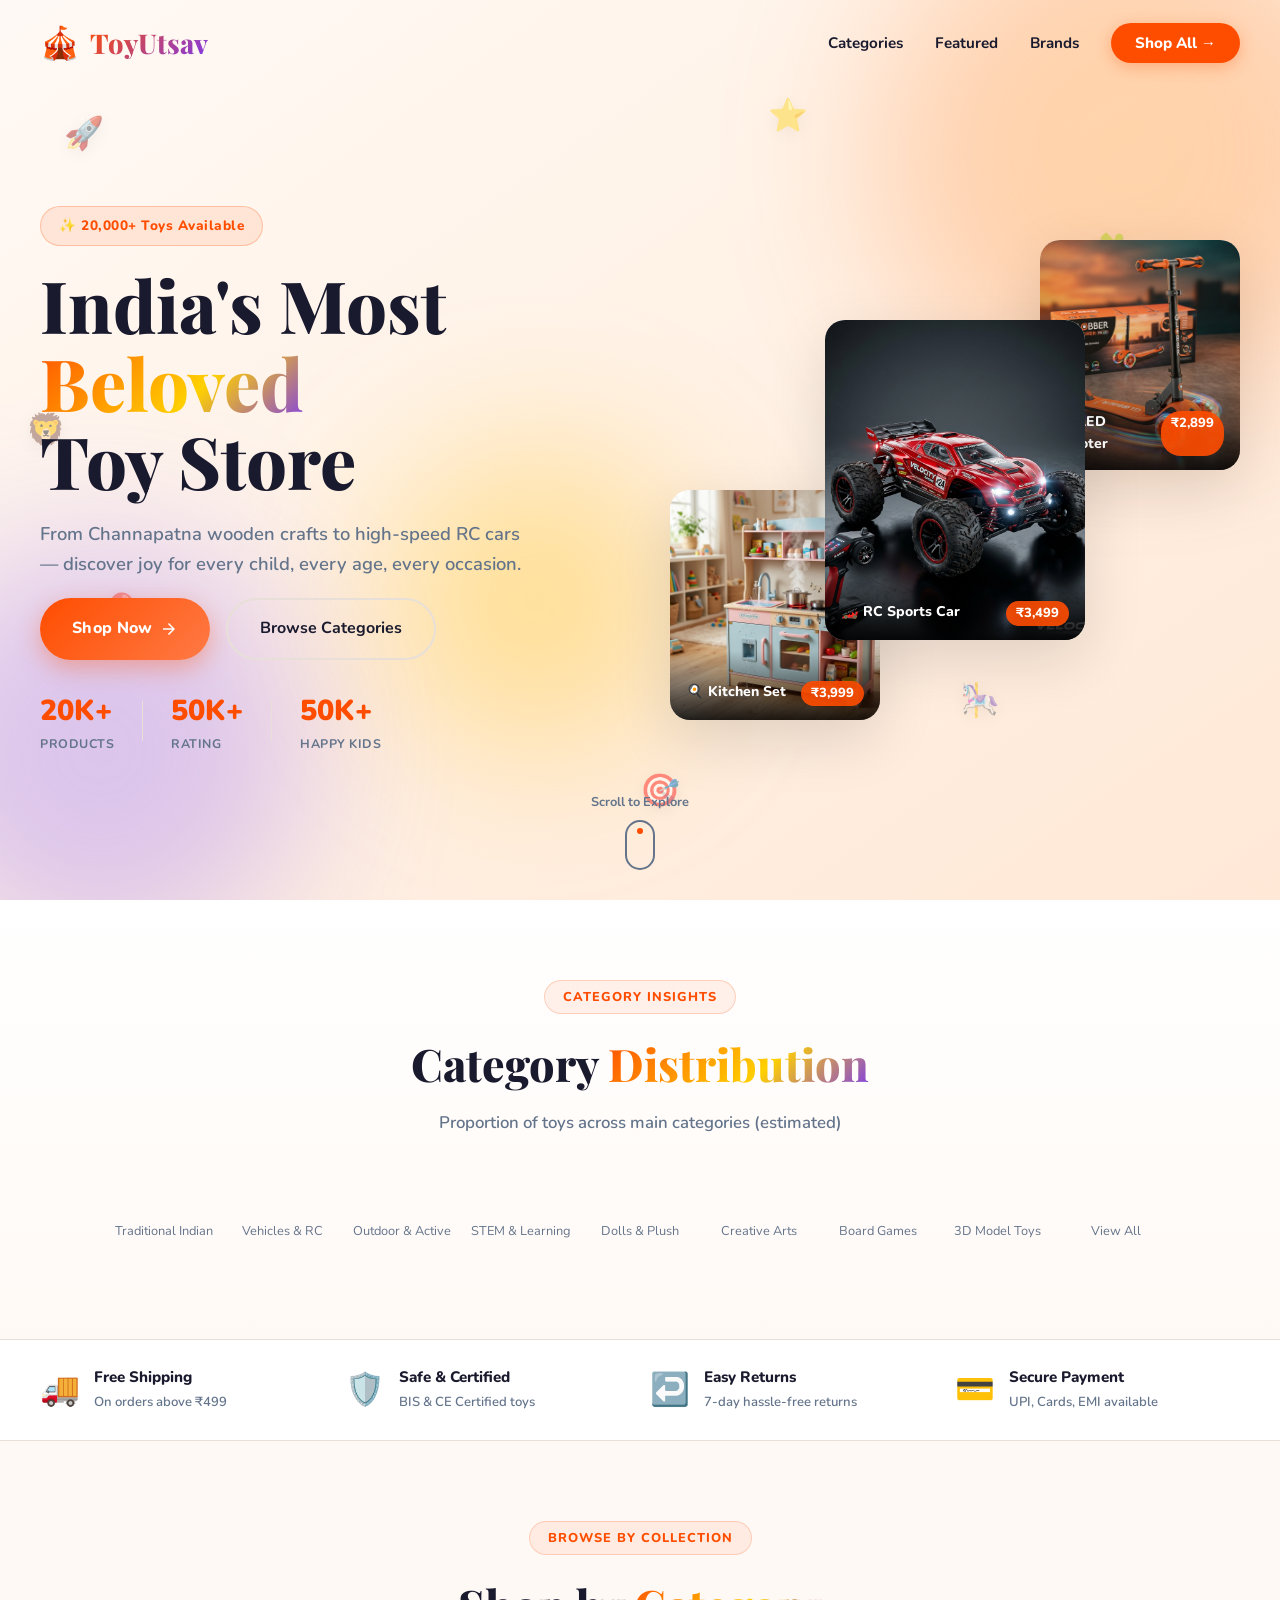
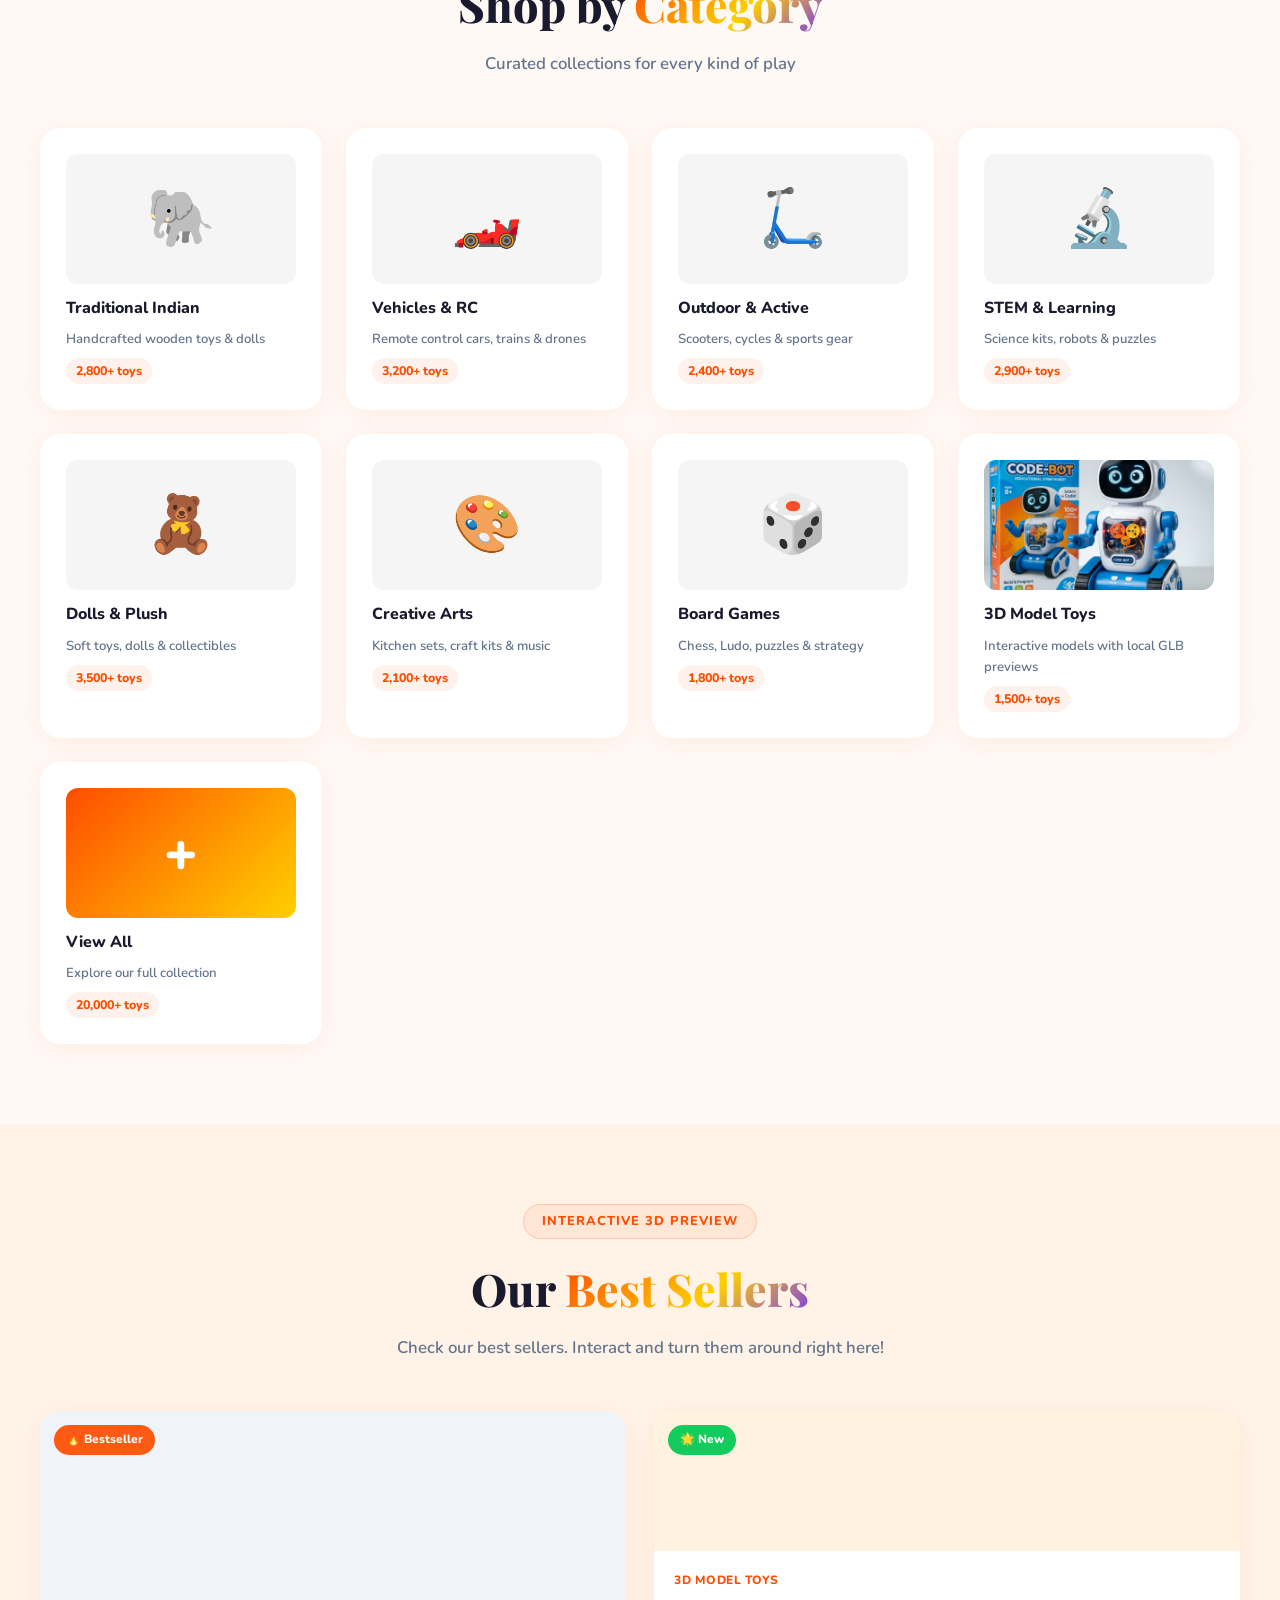
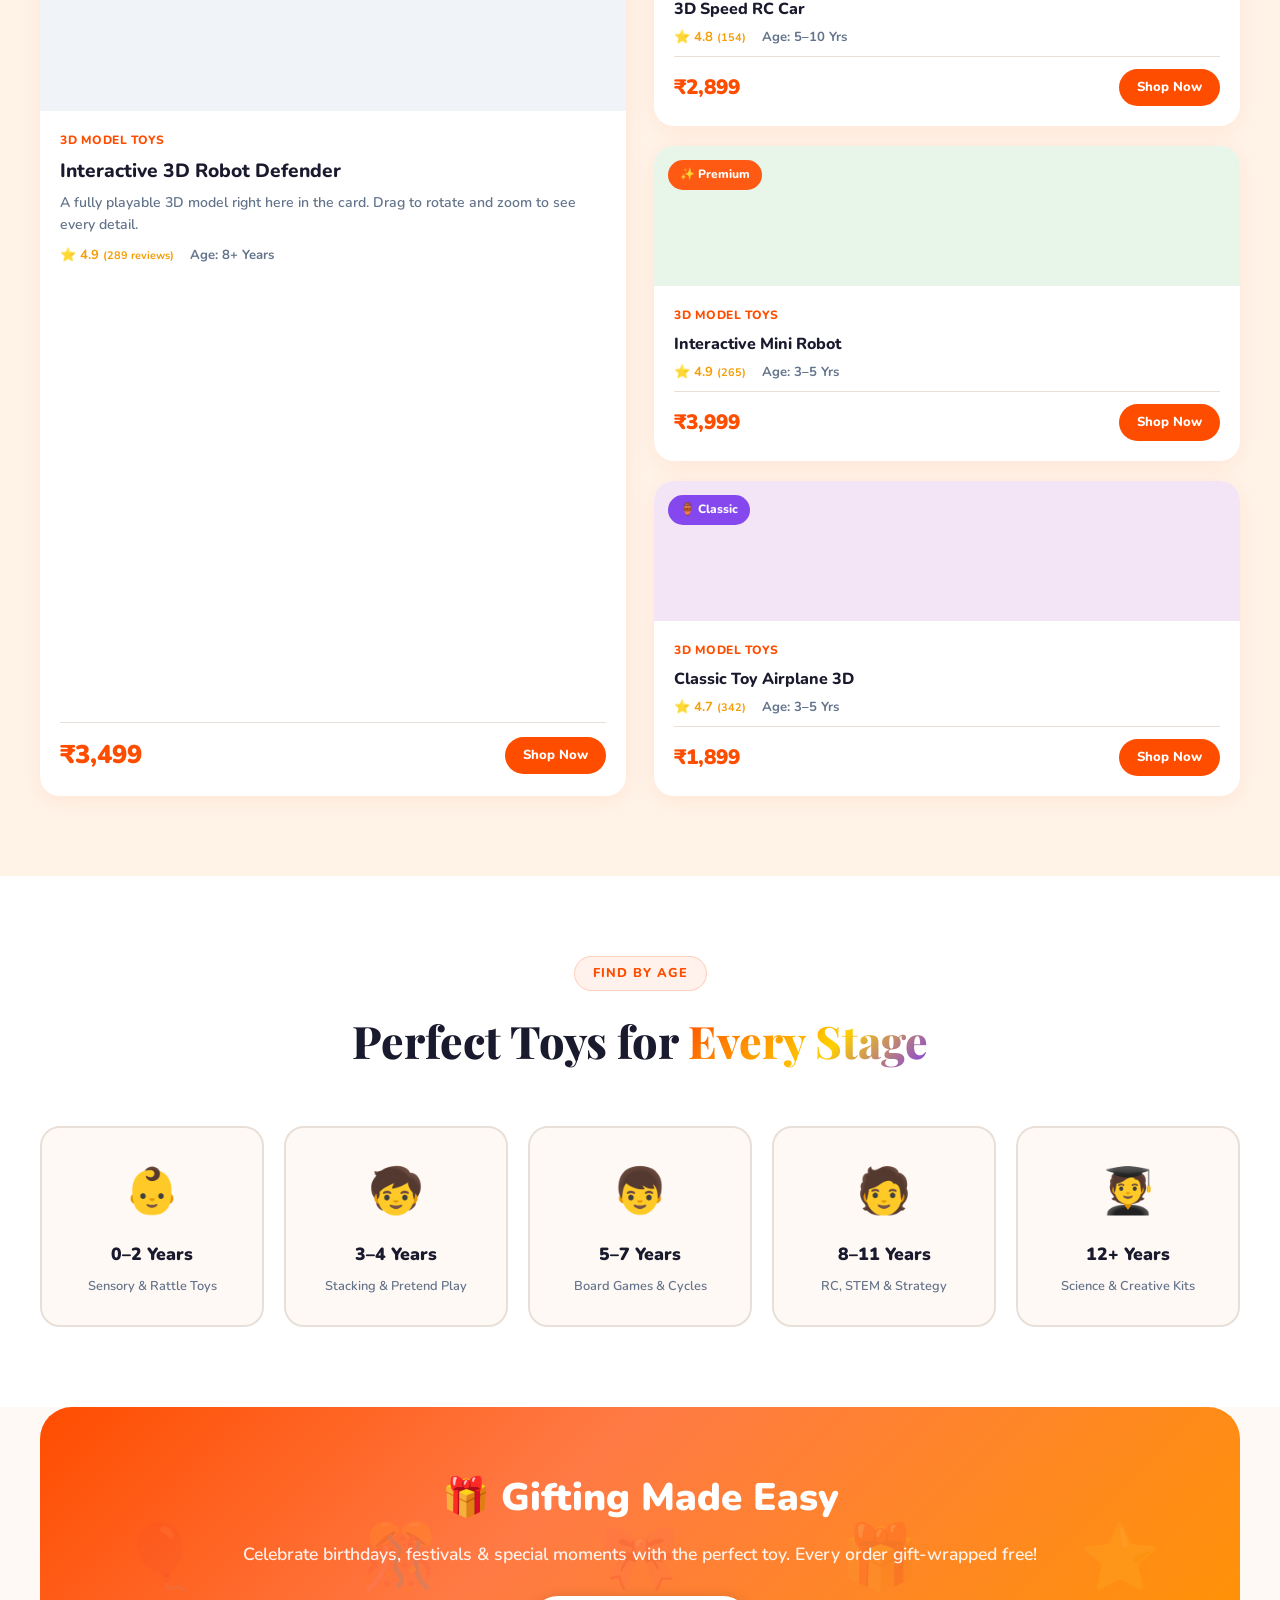
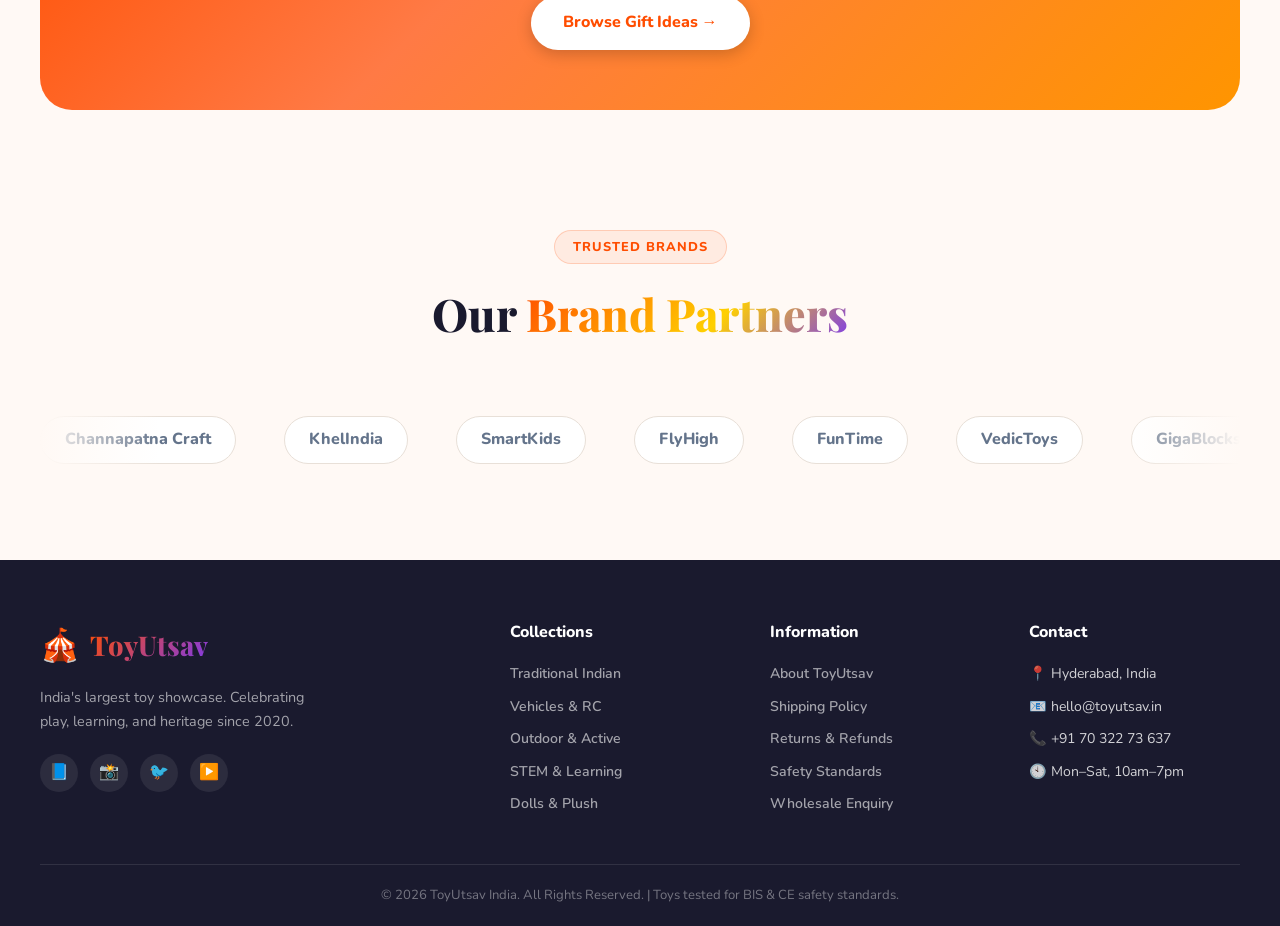
==== commit 3f6dcb80: "Update index.html" ====
--- a/index.html
+++ b/index.html
@@ -460,9 +460,9 @@
     <div class="footer-col">
       <h4>Contact</h4>
       <ul>
-        <li>📍 Bengaluru, Karnataka, India</li>
+        <li>📍 Hyderabad, India</li>
         <li>📧 hello@toyutsav.in</li>
-        <li>📞 +91 80 2345 6789</li>
+        <li>📞 +91 70 322 73 637</li>
         <li>🕙 Mon–Sat, 10am–7pm</li>
       </ul>
     </div>
